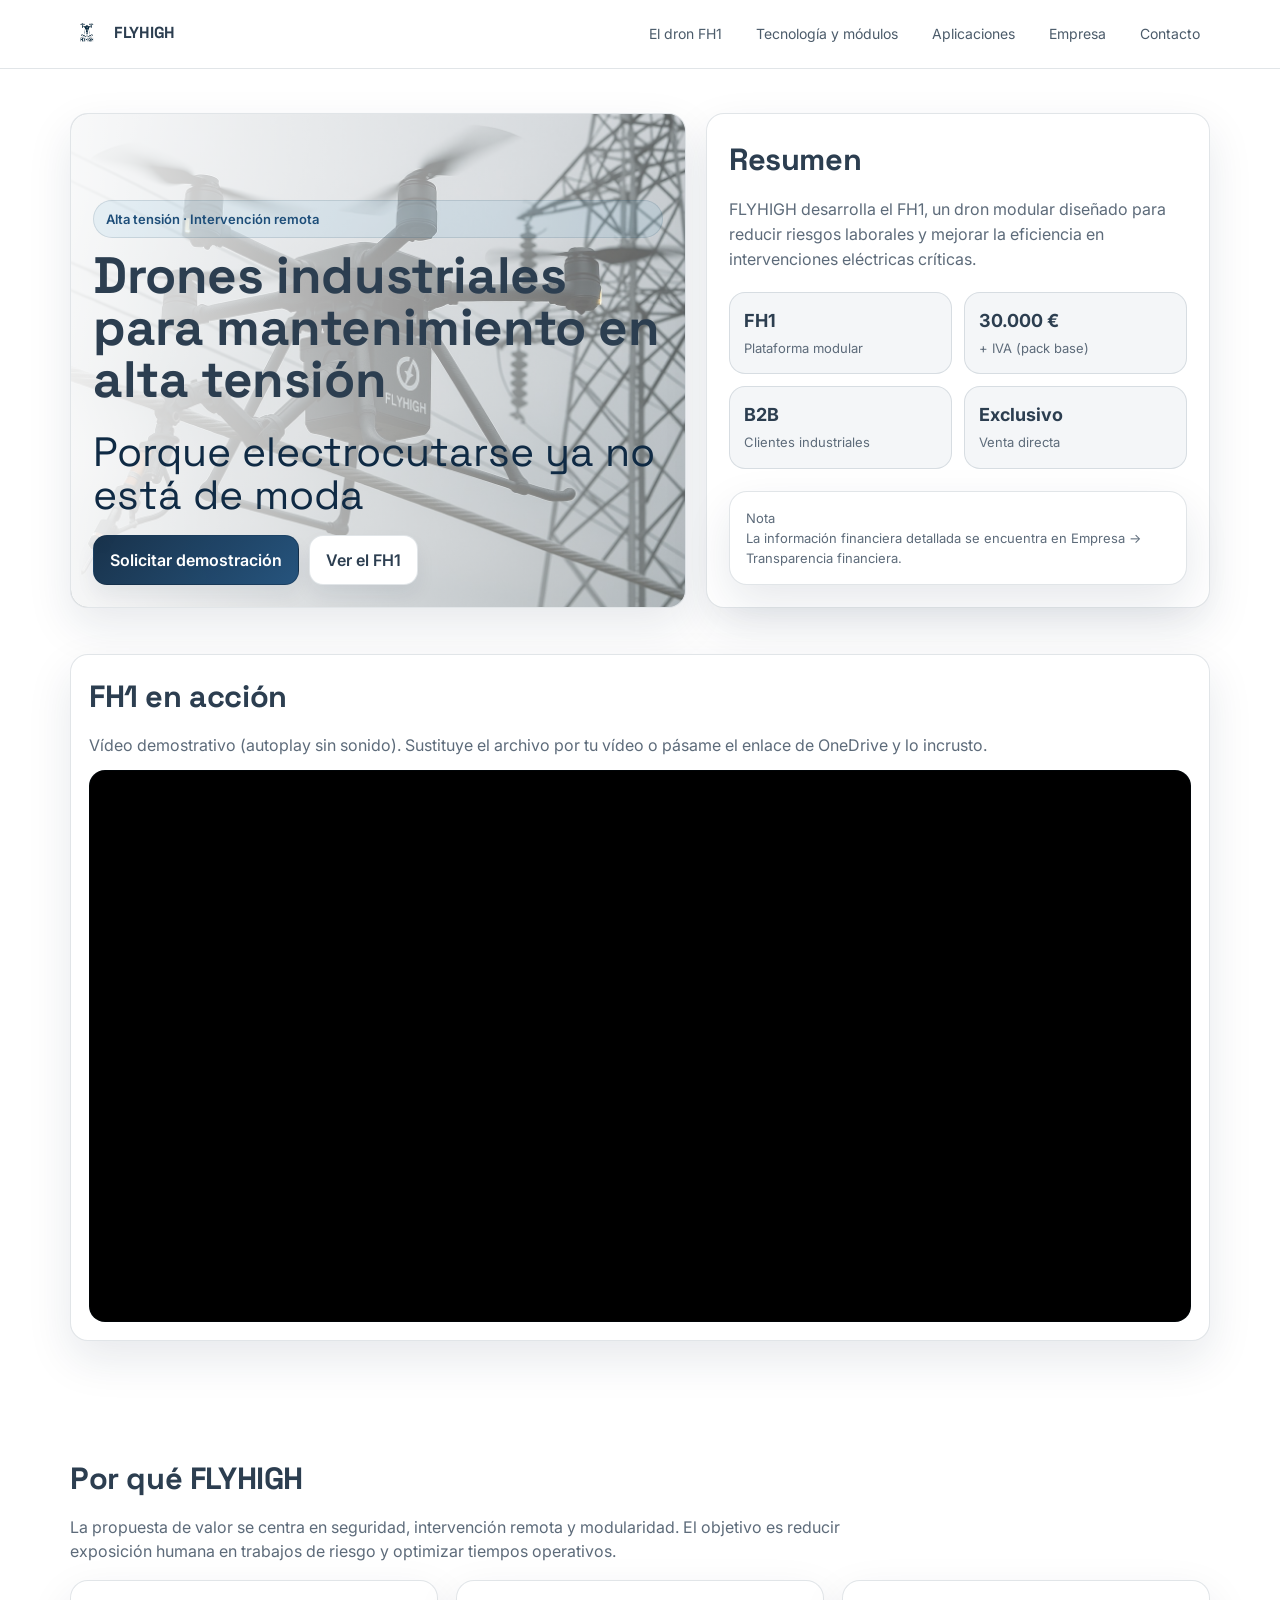
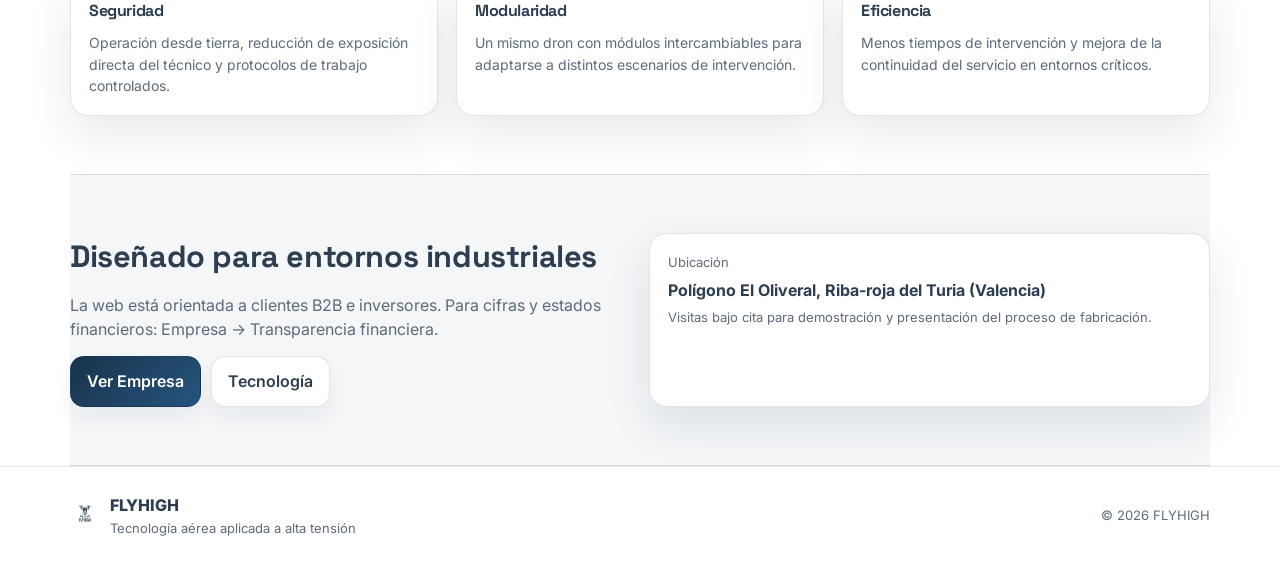
==== index.html @ 8b768ce2 "Add files via upload" ====
<!doctype html>
<html lang="es">
<head>
  <meta charset="utf-8" />
  <meta name="viewport" content="width=device-width,initial-scale=1" />
  <title>FLYHIGH — Drones industriales para mantenimiento en alta tensión</title>
  <meta name="description" content="FLYHIGH desarrolla el FH1: drones industriales para mantenimiento en alta tensión. Seguridad, tecnología y precisión." />
  <link rel="stylesheet" href="styles.css" />
</head>
<body>

  <!-- Splash -->
  <div class="splash" id="splash" aria-hidden="true">
    <div class="splash-inner">
      <img src="assets/logo.png" alt="FLYHIGH logo" />
      <div class="h">FLYHIGH</div>
      <div class="splash-bar"><div></div></div>
    </div>
  </div>

  <!-- Header -->
  <header class="header">
    <div class="container">
      <div class="navbar">
        <a class="brand" href="index.htm">
          <img src="assets/logo.png" alt="Logo FLYHIGH" />
          <span>FLYHIGH</span>
        </a>

        <nav class="menu" aria-label="Navegación principal">
          <a href="fh1.html">El dron FH1</a>
          <a href="tecnologia.html">Tecnología y módulos</a>
          <a href="aplicaciones.html">Aplicaciones</a>
          <a href="empresa.html">Empresa</a>
          <a href="contacto.html">Contacto</a>
        </nav>

        <a class="btn mobile-toggle" id="mobileToggle" href="#">Menú</a>
      </div>

      <div class="mobile-menu" id="mobileMenu" aria-label="Menú móvil">
        <a href="fh1.html">El dron FH1</a>
        <a href="tecnologia.html">Tecnología y módulos</a>
        <a href="aplicaciones.html">Aplicaciones</a>
        <a href="empresa.html">Empresa</a>
        <a href="contacto.html">Contacto</a>
      </div>
    </div>
  </header>

  <!-- Hero -->
  <main class="container">
    <section class="hero">
      <div class="hero-wrap">

        <!-- Left: big image + overlay text -->
        <div class="hero-media card reveal">
          <img src="assets/fh1.jpeg" alt="FH1 en línea de alta tensión" />
          <div class="hero-overlay"></div>
          <div class="hero-copy">
            <span class="badge">Alta tensión · Intervención remota</span>
            <h1 class="h h1">Drones industriales para mantenimiento en alta tensión</h1>
            <p class="slogan">Porque electrocutarse ya no está de moda</p>
            <div style="display:flex; gap:10px; flex-wrap:wrap; margin-top:6px;">
              <a class="btn primary" href="contacto.html">Solicitar demostración</a>
              <a class="btn" href="fh1.html">Ver el FH1</a>
            </div>
          </div>
        </div>

        <!-- Right: summary -->
        <aside class="hero-right card reveal">
          <h2 class="h h2" style="margin:0;">Resumen</h2>
          <p class="p">FLYHIGH desarrolla el FH1, un dron modular diseñado para reducir riesgos laborales y mejorar la eficiencia en intervenciones eléctricas críticas.</p>

          <div class="kpi" style="margin-top:6px;">
            <div class="tile">
              <b>FH1</b>
              <span>Plataforma modular</span>
            </div>
            <div class="tile">
              <b>30.000 €</b>
              <span>+ IVA (pack base)</span>
            </div>
            <div class="tile">
              <b>B2B</b>
              <span>Clientes industriales</span>
            </div>
            <div class="tile">
              <b>Exclusivo</b>
              <span>Venta directa</span>
            </div>
          </div>

          <div class="card" style="padding:16px; margin-top:8px;">
            <div class="small">Nota</div>
            <div class="small">La información financiera detallada se encuentra en Empresa → Transparencia financiera.</div>
          </div>
        </aside>

      </div>
    </section>

    <!-- Video -->
    <section class="video-block">
      <div class="video-card card reveal">
        <h2 class="h h2">FH1 en acción</h2>
        <p class="p" style="margin-bottom:12px;">Vídeo demostrativo (autoplay sin sonido). Sustituye el archivo por tu vídeo o pásame el enlace de OneDrive y lo incrusto.</p>
        <div class="video-wrap">
          <video autoplay muted loop playsinline preload="metadata">
            <source src="assets/fh1.mp4" type="video/mp4">
          </video>
        </div>
      </div>
    </section>

    <!-- Highlights -->
    <section class="section">
      <h2 class="h h2 reveal">Por qué FLYHIGH</h2>
      <p class="p reveal" style="max-width:78ch;">La propuesta de valor se centra en seguridad, intervención remota y modularidad. El objetivo es reducir exposición humana en trabajos de riesgo y optimizar tiempos operativos.</p>

      <div class="grid grid-3" style="margin-top:16px;">
        <div class="card feature reveal">
          <h3 class="h">Seguridad</h3>
          <p>Operación desde tierra, reducción de exposición directa del técnico y protocolos de trabajo controlados.</p>
        </div>
        <div class="card feature reveal">
          <h3 class="h">Modularidad</h3>
          <p>Un mismo dron con módulos intercambiables para adaptarse a distintos escenarios de intervención.</p>
        </div>
        <div class="card feature reveal">
          <h3 class="h">Eficiencia</h3>
          <p>Menos tiempos de intervención y mejora de la continuidad del servicio en entornos críticos.</p>
        </div>
      </div>
    </section>

    <section class="section alt">
      <div class="grid grid-2">
        <div class="reveal">
          <h2 class="h h2">Diseñado para entornos industriales</h2>
          <p class="p">La web está orientada a clientes B2B e inversores. Para cifras y estados financieros: Empresa → Transparencia financiera.</p>
          <div style="margin-top:14px; display:flex; gap:10px; flex-wrap:wrap;">
            <a class="btn primary" href="empresa.html">Ver Empresa</a>
            <a class="btn" href="tecnologia.html">Tecnología</a>
          </div>
        </div>
        <div class="card reveal" style="padding:18px;">
          <div class="small">Ubicación</div>
          <div style="font-weight:700; margin:6px 0 4px;">Polígono El Oliveral, Riba-roja del Turia (Valencia)</div>
          <div class="small">Visitas bajo cita para demostración y presentación del proceso de fabricación.</div>
        </div>
      </div>
    </section>

  </main>

  <footer class="footer">
    <div class="container footer-top">
      <div style="display:flex; align-items:center; gap:10px;">
        <img src="assets/logo.png" alt="Logo FLYHIGH" style="width:30px; height:30px;" />
        <div>
          <div style="font-weight:800;">FLYHIGH</div>
          <div class="small">Tecnología aérea aplicada a alta tensión</div>
        </div>
      </div>
      <div class="small">© <span id="year"></span> FLYHIGH</div>
    </div>
  </footer>

  <script>
    document.getElementById("year").textContent = new Date().getFullYear();
  </script>
  <script src="app.js"></script>
</body>
</html>
---- styles.css ----
/* styles.css */
@import url('https://fonts.googleapis.com/css2?family=Inter:wght@300;400;500;600&family=Space+Grotesk:wght@400;500;600;700&display=swap');

:root{
  --bg: #ffffff;
  --bg-soft: #F4F6F8;
  --text: #2C3E50;
  --muted: #5d6b7a;
  --primary: #0F2A44;
  --primary-2: #1E4E79;
  --accent: #4FA3D1;
  --line: rgba(15,42,68,.12);
  --shadow: 0 18px 45px rgba(15,42,68,.10);
  --radius: 18px;
  --max: 1180px;
}

*{ box-sizing: border-box; }
html,body{ margin:0; padding:0; background:var(--bg); color:var(--text); }
body{ font-family: Inter, system-ui, -apple-system, Segoe UI, Roboto, Arial; line-height:1.55; }
a{ color: inherit; text-decoration:none; }
img{ max-width:100%; display:block; }

.container{ max-width: var(--max); margin: 0 auto; padding: 0 20px; }

.h{
  font-family: "Space Grotesk", Inter, system-ui;
  letter-spacing: -0.4px;
}
.h1{ font-size: clamp(34px, 4vw, 54px); line-height:1.02; margin:0 0 12px; }
.h2{ font-size: clamp(26px, 2.4vw, 34px); margin:0 0 12px; }
.p{ color: var(--muted); margin:0; }

.badge{
  display:inline-flex; align-items:center; gap:8px;
  padding:8px 12px; border-radius:999px;
  border:1px solid var(--line);
  background: rgba(79,163,209,.10);
  color: var(--primary-2);
  font-weight:600; font-size:13px;
}

.btn{
  display:inline-flex; align-items:center; justify-content:center;
  padding:12px 16px;
  border-radius: 14px;
  border:1px solid var(--line);
  background: #fff;
  box-shadow: 0 10px 20px rgba(15,42,68,.06);
  font-weight:600;
}
.btn:hover{ transform: translateY(-1px); transition:.15s ease; }
.btn.primary{
  background: linear-gradient(135deg, rgba(15,42,68,.96), rgba(30,78,121,.96));
  color:#fff;
  border-color: rgba(15,42,68,.35);
}

.card{
  border: 1px solid var(--line);
  border-radius: var(--radius);
  background: #fff;
  box-shadow: var(--shadow);
}

.grid{ display:grid; gap:18px; }
.grid-2{ grid-template-columns: 1fr 1fr; }
.grid-3{ grid-template-columns: repeat(3, 1fr); }

@media (max-width: 980px){
  .grid-2, .grid-3{ grid-template-columns: 1fr; }
}

/* Header */
.header{
  position: sticky; top:0; z-index: 50;
  background: rgba(255,255,255,.78);
  backdrop-filter: blur(10px);
  border-bottom: 1px solid var(--line);
}
.navbar{
  display:flex; align-items:center; justify-content:space-between;
  padding: 14px 0;
  transition: .2s ease;
}
.header.shrink .navbar{ padding: 10px 0; }
.brand{
  display:flex; align-items:center; gap:10px;
  font-weight:800;
}
.brand img{ width:34px; height:34px; }
.brand span{ font-family:"Space Grotesk"; letter-spacing:-.3px; }
.menu{ display:flex; gap:14px; align-items:center; }
.menu a{
  font-size:14px; color: rgba(44,62,80,.85);
  padding:9px 10px; border-radius:12px;
}
.menu a:hover{ background: rgba(15,42,68,.06); }

.mobile-toggle{ display:none; }
.mobile-menu{ display:none; padding: 0 0 14px; }
.mobile-menu a{
  display:block; padding:12px 12px;
  border:1px solid var(--line);
  border-radius:14px;
  background: #fff;
  margin-top:10px;
}

@media (max-width: 980px){
  .menu{ display:none; }
  .mobile-toggle{ display:inline-flex; }
}

/* Splash */
.splash{
  position: fixed; inset:0; z-index: 999;
  background: #fff;
  display:flex; align-items:center; justify-content:center;
  transition: opacity .45s ease, visibility .45s ease;
}
.splash.hide{ opacity:0; visibility:hidden; }
.splash-inner{
  display:flex; flex-direction:column; align-items:center; gap:12px;
}
.splash-inner img{ width:76px; height:76px; }
.splash-inner .h{
  font-size:18px; color: var(--primary);
}
.splash-bar{
  width: 220px; height: 6px; border-radius: 999px;
  background: rgba(15,42,68,.08);
  overflow:hidden;
}
.splash-bar > div{
  width: 45%; height:100%;
  background: linear-gradient(135deg, var(--primary-2), var(--accent));
  border-radius:999px;
  animation: load 1.2s ease-in-out infinite;
}
@keyframes load{
  0%{ transform: translateX(-60%); }
  50%{ transform: translateX(120%); }
  100%{ transform: translateX(-60%); }
}

/* Hero */
.hero{
  padding: 44px 0 22px;
}
.hero-wrap{
  display:grid; grid-template-columns: 1.1fr .9fr;
  gap: 20px; align-items: stretch;
}
@media (max-width: 980px){ .hero-wrap{ grid-template-columns: 1fr; } }

.hero-media{
  border-radius: var(--radius);
  overflow:hidden;
  position: relative;
  min-height: 440px;
}
.hero-media img{
  width:100%; height:100%;
  object-fit: cover;
  transform: scale(1.02);
}
.hero-overlay{
  position:absolute; inset:0;
  background: linear-gradient(90deg, rgba(255,255,255,.92), rgba(255,255,255,.35));
}
.hero-copy{
  position:absolute; inset:0;
  padding: 22px;
  display:flex; flex-direction:column; justify-content:flex-end;
  gap: 12px;
}
.slogan{
  font-family:"Space Grotesk";
  font-size: clamp(28px, 3.2vw, 42px);
  line-height:1.05;
  margin:0;
  color: var(--primary);
}
.hero-right{
  padding: 22px;
  display:flex; flex-direction:column; gap:14px;
}
.kpi{
  display:grid; grid-template-columns: 1fr 1fr; gap:12px;
}
.kpi .tile{
  border:1px solid var(--line);
  border-radius: 16px;
  padding: 14px;
  background: var(--bg-soft);
}
.kpi b{ display:block; font-size:18px; }
.kpi span{ color: var(--muted); font-size:13px; }

/* Video block */
.video-block{ padding: 24px 0 56px; }
.video-card{ padding: 18px; }
.video-wrap{
  border-radius: 16px;
  overflow:hidden;
  border: 1px solid var(--line);
  background: #000;
}
.video-wrap video{
  width:100%; height:auto; display:block;
}

/* Sections */
.section{ padding: 58px 0; }
.section.alt{ background: var(--bg-soft); border-top:1px solid var(--line); border-bottom:1px solid var(--line); }
.feature{
  padding: 18px;
}
.feature h3{ margin:0 0 8px; font-size:16px; }
.feature p{ margin:0; color: var(--muted); font-size:14px; }

/* Footer */
.footer{
  padding: 26px 0 36px;
  border-top: 1px solid var(--line);
}
.footer-top{
  display:flex; justify-content:space-between; gap:14px; flex-wrap:wrap;
  align-items:center;
}
.small{ font-size:13px; color: var(--muted); }

/* Simple fade-in animation */
.reveal{ opacity:0; transform: translateY(10px); transition: .6s ease; }
.reveal.show{ opacity:1; transform: translateY(0); }
/* Empresa layout */
.empresa-layout{
  display:grid; grid-template-columns: 280px 1fr; gap:18px;
  padding: 34px 0 56px;
}
@media (max-width: 980px){
  .empresa-layout{ grid-template-columns: 1fr; }
}
.side{
  position: sticky; top: 92px;
  align-self: start;
  padding: 16px;
}
.side h3{ margin:0 0 10px; font-size:14px; color: var(--muted); }
.side button{
  width:100%;
  text-align:left;
  padding: 12px 12px;
  border-radius: 14px;
  border: 1px solid var(--line);
  background: #fff;
  font-weight:650;
  cursor:pointer;
  margin-top:10px;
}
.side button:hover{ background: rgba(15,42,68,.05); }
.side button.active{
  border-color: rgba(79,163,209,.55);
  background: rgba(79,163,209,.12);
  color: var(--primary-2);
}

.table{
  width:100%;
  border-collapse: collapse;
  overflow:hidden;
  border-radius: 14px;
  border:1px solid var(--line);
}
.table th, .table td{
  padding: 12px 12px;
  border-bottom: 1px solid var(--line);
  font-size: 14px;
}
.table th{ background: var(--bg-soft); text-align:left; }

.kpi-row{
  display:grid; grid-template-columns: repeat(4, 1fr); gap:12px;
}
@media (max-width: 980px){ .kpi-row{ grid-template-columns: 1fr 1fr; } }
.kpi-box{
  padding: 14px;
  border-radius: 16px;
  border:1px solid var(--line);
  background: #fff;
}
.kpi-box b{ display:block; font-size:18px; }
.kpi-box span{ color: var(--muted); font-size:13px; }

.bars{
  display:grid; grid-template-columns: 1fr; gap:10px;
}
.bar{
  border:1px solid var(--line);
  background:#fff;
  border-radius: 14px;
  padding: 10px 12px;
}
.bar-top{ display:flex; justify-content:space-between; gap:10px; font-size:13px; color: var(--muted); }
.bar-fill{
  height: 10px;
  border-radius: 999px;
  margin-top: 8px;
  background: rgba(15,42,68,.08);
  overflow:hidden;
}
.bar-fill > div{
  height:100%;
  background: linear-gradient(135deg, var(--primary-2), var(--accent));
  border-radius: 999px;
}
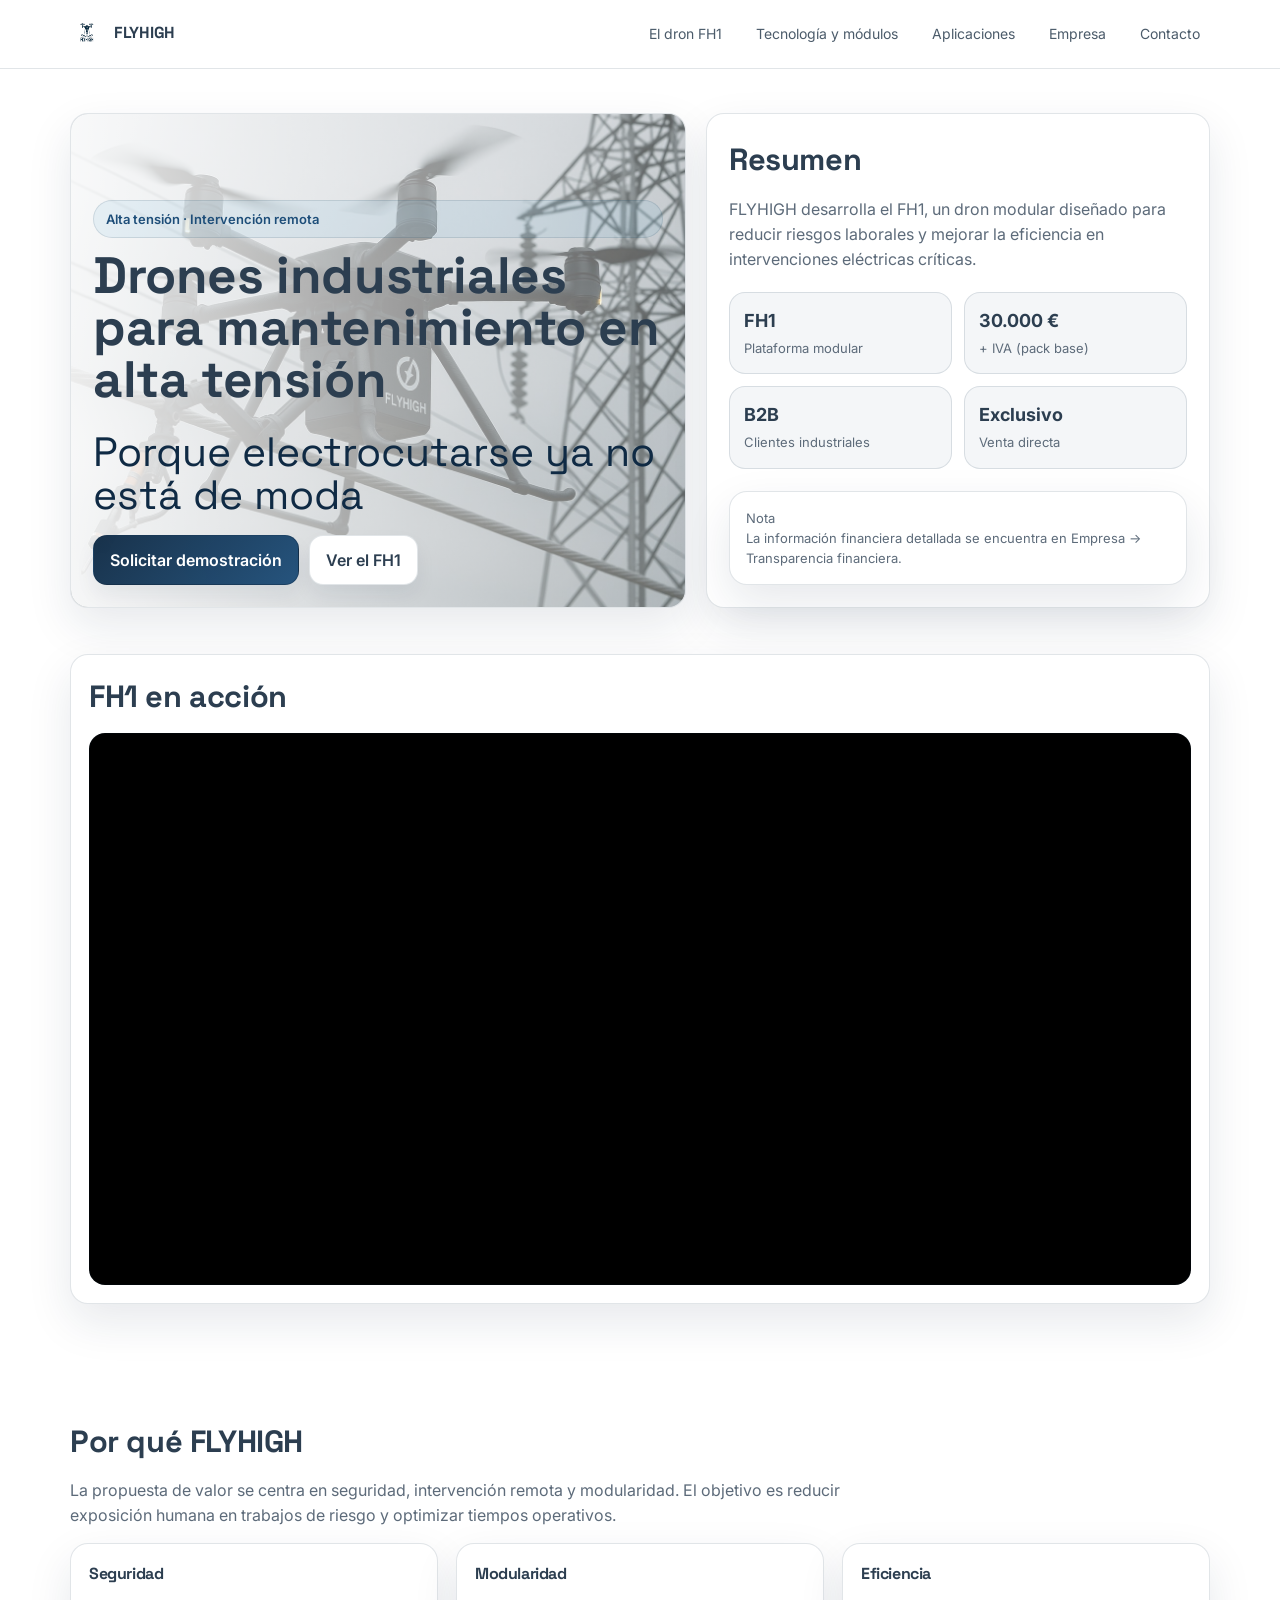
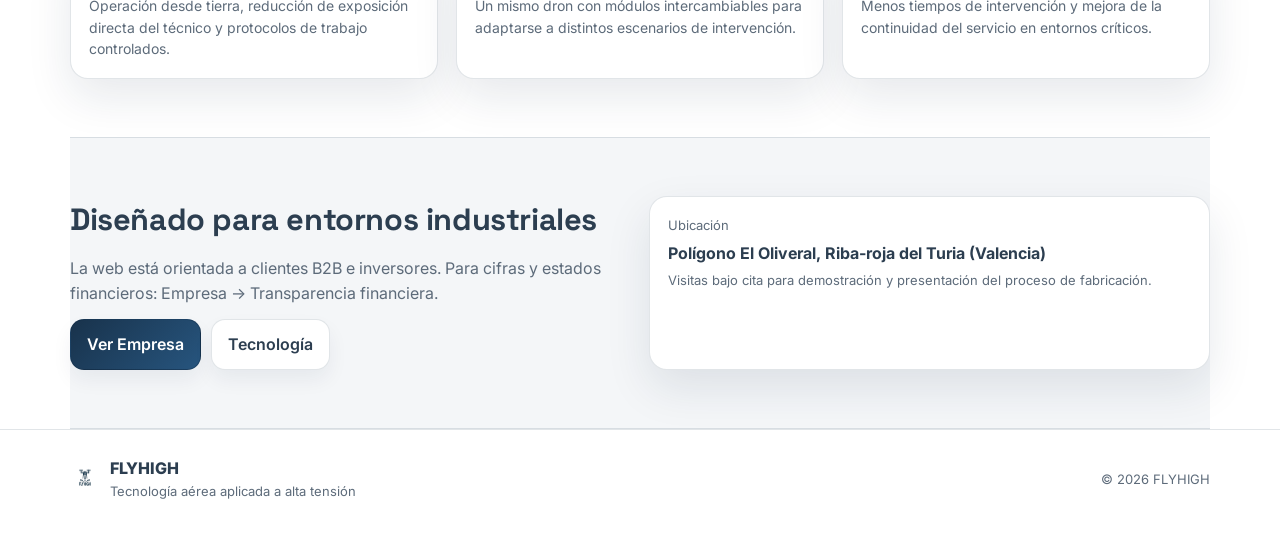
==== commit 9eeabf2b: "Update index.html" ====
--- a/index.html
+++ b/index.html
@@ -22,7 +22,7 @@
   <header class="header">
     <div class="container">
       <div class="navbar">
-        <a class="brand" href="index.htm">
+        <a class="brand" href="index.html">
           <img src="assets/logo.png" alt="Logo FLYHIGH" />
           <span>FLYHIGH</span>
         </a>
@@ -105,7 +105,6 @@
     <section class="video-block">
       <div class="video-card card reveal">
         <h2 class="h h2">FH1 en acción</h2>
-        <p class="p" style="margin-bottom:12px;">Vídeo demostrativo (autoplay sin sonido). Sustituye el archivo por tu vídeo o pásame el enlace de OneDrive y lo incrusto.</p>
         <div class="video-wrap">
           <video autoplay muted loop playsinline preload="metadata">
             <source src="assets/fh1.mp4" type="video/mp4">
@@ -174,3 +173,5 @@
   <script src="app.js"></script>
 </body>
 </html>
+
+
